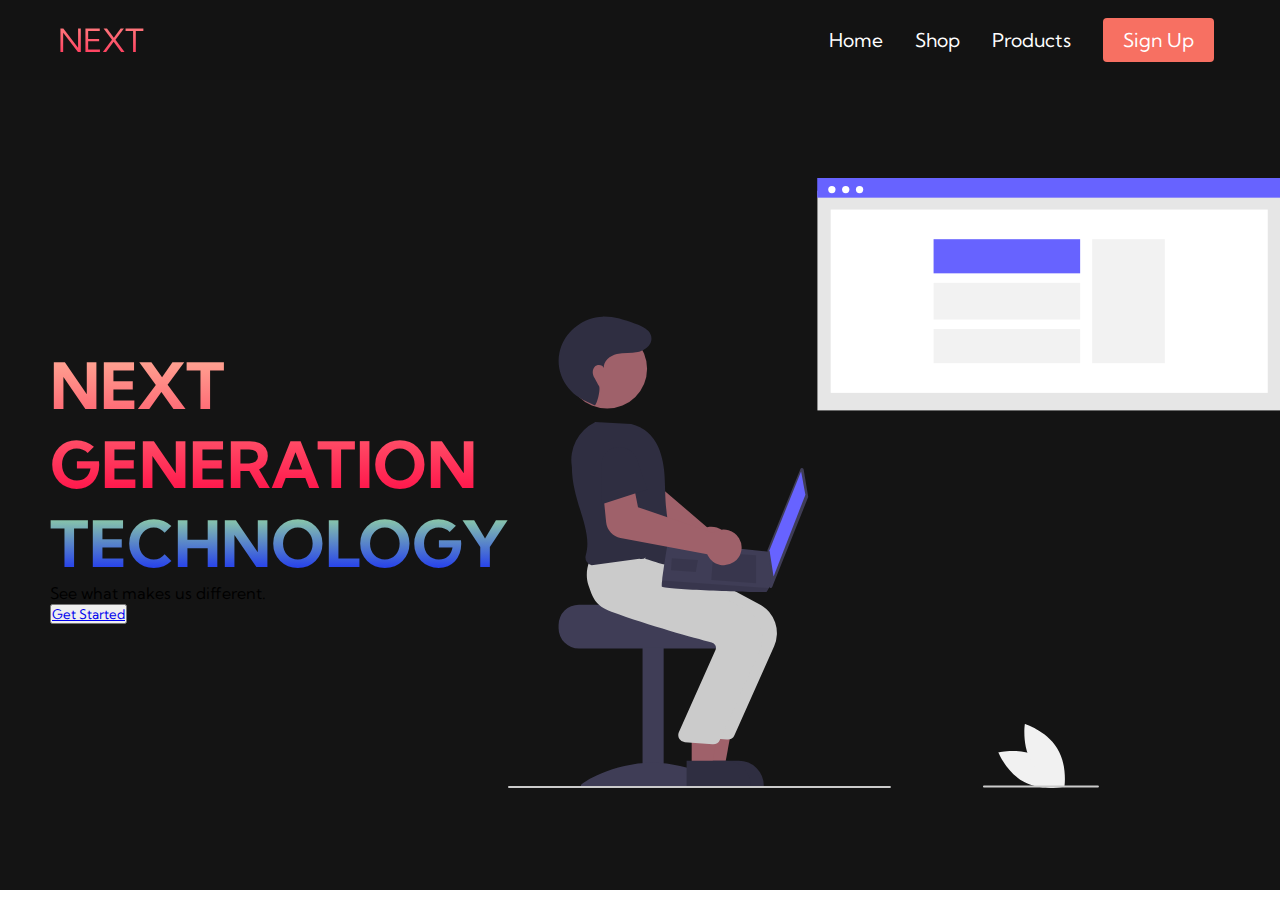
==== JS/index.html @ d3cd69b3 "adaugare proiect" ====
<!DOCTYPE html>
<html lang="en">
  <head>
    <meta charset="UTF-8" />
    <meta name="viewport" content="width=device-width, initial-scale=1.0" />
    <title>HTML CSS Website</title>
    <link rel="stylesheet" href="styles.css" />
    <link
      rel="stylesheet"
      href="https://use.fontawesome.com/releases/v5.14.0/css/all.css"
      integrity="sha384-HzLeBuhoNPvSl5KYnjx0BT+WB0QEEqLprO+NBkkk5gbc67FTaL7XIGa2w1L0Xbgc"
      crossorigin="anonymous"
    />
    <link
      href="https://fonts.googleapis.com/css2?family=Kumbh+Sans:wght@400;700&display=swap"
      rel="stylesheet"
    />
  </head>
  <body>
    <nav class="navbar">
      <div class="navbar__container">
        <a href="/" id="navbar__logo"><i class="fas fa-gem"></i>NEXT</a>
        <div class="navbar__toggle" id="mobile-menu">
          <span class="bar"></span> <span class="bar"></span>
          <span class="bar"></span>
        </div>
        <ul class="navbar__menu">
          <li class="navbar__item">
            <a href="/" class="navbar__links">Home</a>
          </li>
          <li class="navbar__item">
            <a href="/tech.html" class="navbar__links">Shop</a>
          </li>
          <li class="navbar__item">
            <a href="/" class="navbar__links">Products</a>
          </li>
          <li class="navbar__btn"><a href="/" class="button">Sign Up</a></li>
        </ul>
      </div>
    </nav>

    <div class="main">
      <div class="main__container">
        <div class="main__content"><h1>NEXT GENERATION</h1>
        <h2>TECHNOLOGY</h2>

      <p>See what makes us different.</p>
      <button class="main__btn"> <a href="/">Get Started</a>
      </button>
        </div>
        <div class="main__image--container"> <img src="images/pic1.svg" alt="pic" id="main__img"></div>
      </div>
    </div>
    <script src="app.js"></script>
  </body>
</html>
---- JS/styles.css ----
* {
    box-sizing: border-box;
    margin: 0;
    padding: 0;
    font-family: 'Kumbh Sans', sans-serif;
  }
  
  .navbar {
    background: #131313;
    height: 80px;
    display: flex;
    justify-content: center;
    align-items: center;
    font-size: 1.2rem;
    position: sticky;
    top: 0;
    z-index: 999;
  }
  
  .navbar__container {
    display: flex;
    justify-content: space-between;
    height: 80px;
    z-index: 1;
    width: 100%;
    max-width: 1300px;
    margin-right: auto;
    margin-left: auto;
    padding-right: 50px;
    padding-left: 50px;
  }
  
  #navbar__logo {
    background-color: #ff8177;
    background-image: linear-gradient(to top, #ff0844 0%, #ffb199 100%);
    background-size: 100%;
    -webkit-background-clip: text;
    -moz-background-clip: text;
    -webkit-text-fill-color: transparent;
    -moz-text-fill-color: transparent;
    display: flex;
    align-items: center;
    cursor: pointer;
    text-decoration: none;
    font-size: 2rem;
  }
  
  .fa-gem {
    margin-right: 0.5rem;
  }
  
  .navbar__menu {
    display: flex;
    align-items: center;
    list-style: none;
    text-align: center;
  }
  
  .navbar__item {
    height: 80px;
  }
  
  .navbar__links {
    color: #fff;
    display: flex;
    align-items: center;
    justify-content: center;
    text-decoration: none;
    padding: 0 1rem;
    height: 100%;
  }
  
  .navbar__btn {
    display: flex;
    justify-content: center;
    align-items: center;
    padding: 0 1rem;
    width: 100%;
  }
  
  .button {
    display: flex;
    justify-content: center;
    align-items: center;
    text-decoration: none;
    padding: 10px 20px;
    height: 100%;
    width: 100%;
    border: none;
    outline: none;
    border-radius: 4px;
    background: #f77062;
    color: #fff;
  }
  
  .button:hover {
    background: #4837ff;
    transition: all 0.3s ease;
  }
  
  .navbar__links:hover {
    color: #f77062;
    transition: all 0.3s ease;
  }
  
  @media screen and (max-width: 960px) {
    .navbar__container {
      display: flex;
      justify-content: space-between;
      height: 80px;
      z-index: 1;
      width: 100%;
      max-width: 1300px;
      padding: 0;
    }
  
    .navbar__menu {
      display: grid;
      grid-template-columns: auto;
      margin: 0;
      width: 100%;
      position: absolute;
      top: -1000px;
      opacity: 1;
      transition: all 0.5s ease;
      height: 50vh;
      z-index: -1;
      background: #131313;
    }
  
    .navbar__menu.active {
      background: #131313;
      top: 100%;
      opacity: 1;
      transition: all 0.5s ease;
      z-index: 99;
      height: 50vh;
      font-size: 1.6rem;
    }
  
    #navbar__logo {
      padding-left: 25px;
    }
  
    .navbar__toggle .bar {
      width: 25px;
      height: 3px;
      margin: 5px auto;
      transition: all 0.3s ease-in-out;
      background: #fff;
    }
  
    .navbar__item {
      width: 100%;
    }
  
    .navbar__links {
      text-align: center;
      padding: 2rem;
      width: 100%;
      display: table;
    }
  
    .navbar__btn {
      padding-bottom: 2rem;
    }
  
    .button {
      display: flex;
      justify-content: center;
      align-items: center;
      width: 80%;
      height: 80px;
      margin: 0;
    }
  
    #mobile-menu {
      position: absolute;
      top: 20%;
      right: 5%;
      transform: translate(5%, 20%);
    }
  
    .navbar__toggle .bar {
      display: block;
      cursor: pointer;
    }
  
    #mobile-menu.is-active .bar:nth-child(2) {
      opacity: 0;
    }
  
    #mobile-menu.is-active .bar:nth-child(1) {
      transform: translateY(8px) rotate(45deg);
    }
  
    #mobile-menu.is-active .bar:nth-child(3) {
      transform: translateY(-8px) rotate(-45deg);
    }
  }


  .products {
    display: flex;
    flex-wrap: wrap;
  }

  .products {
    display: flex;
    flex-wrap: wrap;
  }
  
  .product-card {
    padding: 2%;
    flex-grow: 1;
    flex-basis: 16%;
  
    display: flex; 
  }

  .product-image img {
    max-width: 100%;
  }

  .product-info {
    margin-top: auto;
  }

  @media (max-width: 920px) {
    .product-card {
      flex: 1 21%;
    }
  }

  .products .product-card:first-child, 
.products .product-card:nth-child(2) {
  flex: 2 46%;
}


@media (max-width: 600px) {
    .product-card {
      flex: 1 46%;
    }
  }

  @media (max-width: 480px) {
    .product-filter {
      flex-direction: column;
    }
  }


  @media (max-width: 480px) {
    .product-filter {
      flex-direction: column;
    }
    .sort {
      align-self: flex-start;
    }
  }


  .row {
    display: flex;
    flex-wrap: wrap;
 }
 
 .row > div[class*='col-'] {
   display: flex;
 }


 /*Meniu CSS*/

 .main{
background: #141414;}


.main__container{

  display:grid;
  grid-template-columns: 1fr 1fr;
  align-items: center;
  justify-self: center;
  margin: 0 auto;
  height: 90vh;
  background-color: #141414;
  z-index:1;
  width:100%;
  max-width:1300px;
  padding: 0 50px;
}

 .main__content h1{
font-size:4rem;
background-color: #ff8177;
background-image: linear-gradient(to top, #ff0844 0%, #ffb199 100%);
background-size: 100%;
-webkit-background-clip:text;
-moz-background-clip:text;
-webkit-text-fill-color:transparent;
-moz-text-fill-color:transparent;
 }
 
 .main__content h2{

  font-size:4rem;
  background-color: #ff8177;
  background-image: linear-gradient(to top, #0818ff 0%, #9cff99e1 100%);
  background-size: 100%;
  -webkit-background-clip:text;
  -moz-background-clip:text;
  -webkit-text-fill-color:transparent;
  -moz-text-fill-color:transparent;

 }


}

 }
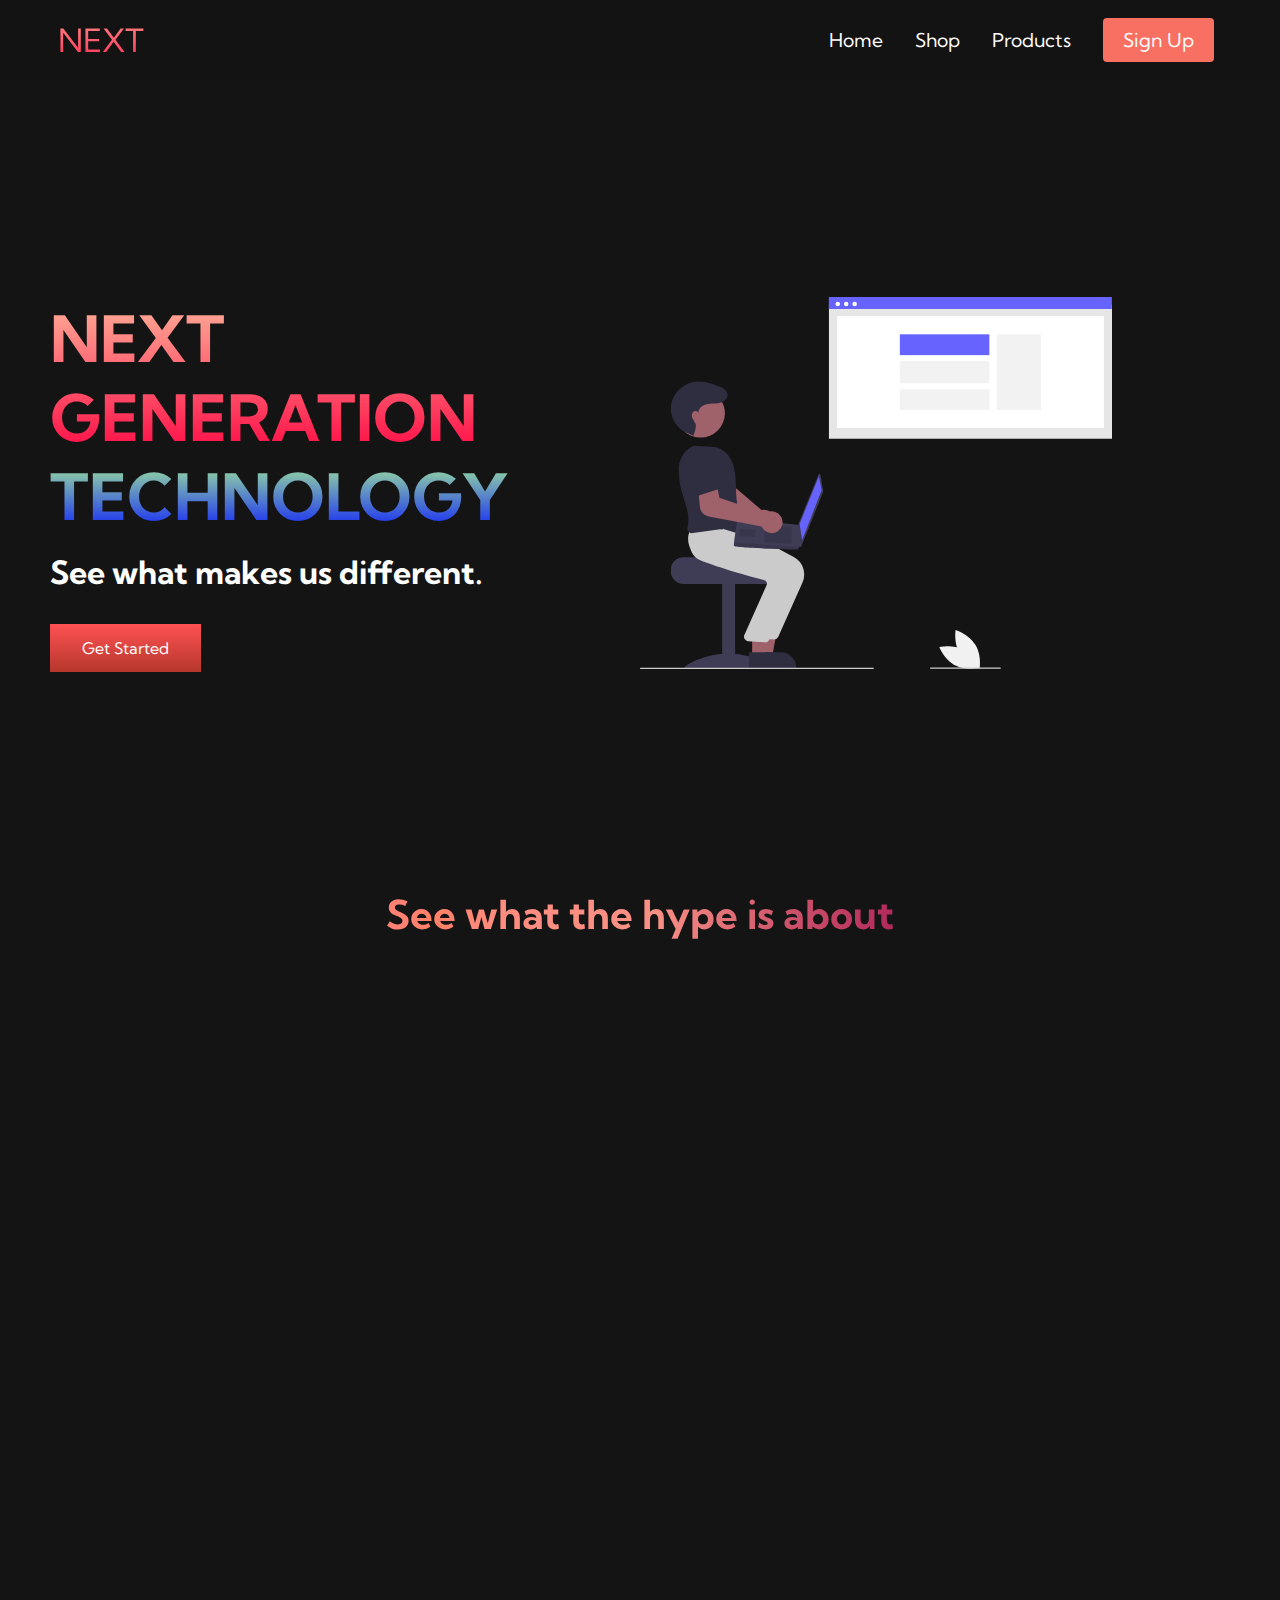
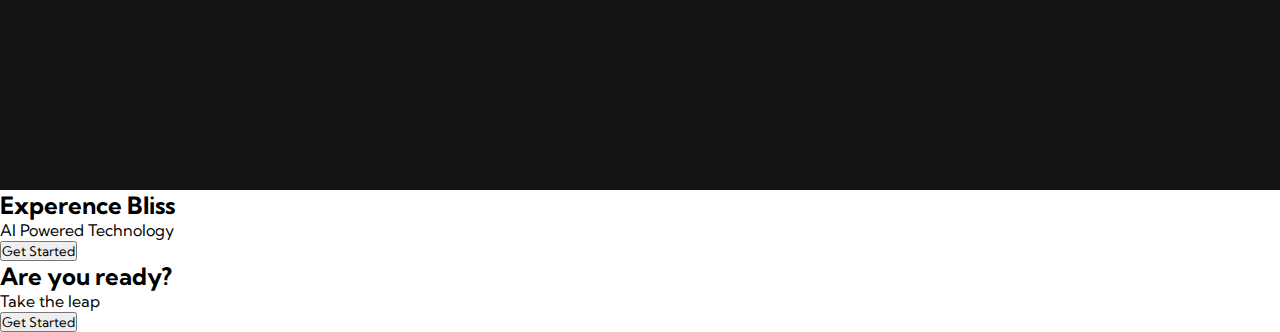
==== commit 72583085: "Adaugare Sectiune de Servicii" ====
--- a/JS/index.html
+++ b/JS/index.html
@@ -15,6 +15,11 @@
       href="https://fonts.googleapis.com/css2?family=Kumbh+Sans:wght@400;700&display=swap"
       rel="stylesheet"
     />
+
+
+    <link rel="preconnect" href="https://fonts.googleapis.com">
+<link rel="preconnect" href="https://fonts.gstatic.com" crossorigin>
+<link href="https://fonts.googleapis.com/css2?family=Kumbh+Sans&display=swap" rel="stylesheet">
   </head>
   <body>
     <nav class="navbar">
@@ -51,6 +56,28 @@
         <div class="main__image--container"> <img src="images/pic1.svg" alt="pic" id="main__img"></div>
       </div>
     </div>
-    <script src="app.js"></script>
+   
+
+    <!-- Servicii-->
+
+    <div class="services">
+      <h1> See what the hype is about</h1>
+    </div class= "services_container"> </div class= "services_card">
+  <h2>Experence Bliss</h2>
+<p>AI Powered Technology</p>
+<button> Get Started</button>
+</div>
+
+</div class= "services_card">
+<h2>Are you ready?</h2>
+<p>Take the leap </p>
+<button> Get Started</button>
+</div>
+
+
+</div>
+  </div>
+
+  <script src="app.js"></script>
   </body>
 </html>
--- a/JS/styles.css
+++ b/JS/styles.css
@@ -1,22 +1,109 @@
 * {
-    box-sizing: border-box;
-    margin: 0;
-    padding: 0;
-    font-family: 'Kumbh Sans', sans-serif;
-  }
-  
-  .navbar {
-    background: #131313;
-    height: 80px;
-    display: flex;
-    justify-content: center;
-    align-items: center;
-    font-size: 1.2rem;
-    position: sticky;
-    top: 0;
-    z-index: 999;
-  }
-  
+  box-sizing: border-box;
+  margin: 0;
+  padding: 0;
+  font-family: "Kumbh Sans", sans-serif;
+}
+
+.navbar {
+  background: #131313;
+  height: 80px;
+  display: flex;
+  justify-content: center;
+  align-items: center;
+  font-size: 1.2rem;
+  position: sticky;
+  top: 0;
+  z-index: 999;
+}
+
+.navbar__container {
+  display: flex;
+  justify-content: space-between;
+  height: 80px;
+  z-index: 1;
+  width: 100%;
+  max-width: 1300px;
+  margin-right: auto;
+  margin-left: auto;
+  padding-right: 50px;
+  padding-left: 50px;
+}
+
+#navbar__logo {
+  background-color: #ff8177;
+  background-image: linear-gradient(to top, #ff0844 0%, #ffb199 100%);
+  background-size: 100%;
+  -webkit-background-clip: text;
+  -moz-background-clip: text;
+  -webkit-text-fill-color: transparent;
+  -moz-text-fill-color: transparent;
+  display: flex;
+  align-items: center;
+  cursor: pointer;
+  text-decoration: none;
+  font-size: 2rem;
+}
+
+.fa-gem {
+  margin-right: 0.5rem;
+}
+
+.navbar__menu {
+  display: flex;
+  align-items: center;
+  list-style: none;
+  text-align: center;
+}
+
+.navbar__item {
+  height: 80px;
+}
+
+.navbar__links {
+  color: #fff;
+  display: flex;
+  align-items: center;
+  justify-content: center;
+  text-decoration: none;
+  padding: 0 1rem;
+  height: 100%;
+}
+
+.navbar__btn {
+  display: flex;
+  justify-content: center;
+  align-items: center;
+  padding: 0 1rem;
+  width: 100%;
+}
+
+.button {
+  display: flex;
+  justify-content: center;
+  align-items: center;
+  text-decoration: none;
+  padding: 10px 20px;
+  height: 100%;
+  width: 100%;
+  border: none;
+  outline: none;
+  border-radius: 4px;
+  background: #f77062;
+  color: #fff;
+}
+
+.button:hover {
+  background: #4837ff;
+  transition: all 0.3s ease;
+}
+
+.navbar__links:hover {
+  color: #f77062;
+  transition: all 0.3s ease;
+}
+
+@media screen and (max-width: 960px) {
   .navbar__container {
     display: flex;
     justify-content: space-between;
@@ -24,299 +111,358 @@
     z-index: 1;
     width: 100%;
     max-width: 1300px;
-    margin-right: auto;
-    margin-left: auto;
-    padding-right: 50px;
-    padding-left: 50px;
-  }
-  
+    padding: 0;
+  }
+
+  .navbar__menu {
+    display: grid;
+    grid-template-columns: auto;
+    margin: 0;
+    width: 100%;
+    position: absolute;
+    top: -1000px;
+    opacity: 1;
+    transition: all 0.5s ease;
+    height: 50vh;
+    z-index: -1;
+    background: #131313;
+  }
+
+  .navbar__menu.active {
+    background: #131313;
+    top: 100%;
+    opacity: 1;
+    transition: all 0.5s ease;
+    z-index: 99;
+    height: 50vh;
+    font-size: 1.6rem;
+  }
+
   #navbar__logo {
-    background-color: #ff8177;
-    background-image: linear-gradient(to top, #ff0844 0%, #ffb199 100%);
-    background-size: 100%;
-    -webkit-background-clip: text;
-    -moz-background-clip: text;
-    -webkit-text-fill-color: transparent;
-    -moz-text-fill-color: transparent;
-    display: flex;
-    align-items: center;
-    cursor: pointer;
-    text-decoration: none;
-    font-size: 2rem;
-  }
-  
-  .fa-gem {
-    margin-right: 0.5rem;
-  }
-  
-  .navbar__menu {
-    display: flex;
-    align-items: center;
-    list-style: none;
+    padding-left: 25px;
+  }
+
+  .navbar__toggle .bar {
+    width: 25px;
+    height: 3px;
+    margin: 5px auto;
+    transition: all 0.3s ease-in-out;
+    background: #fff;
+  }
+
+  .navbar__item {
+    width: 100%;
+  }
+
+  .navbar__links {
     text-align: center;
-  }
-  
-  .navbar__item {
-    height: 80px;
-  }
-  
-  .navbar__links {
-    color: #fff;
-    display: flex;
-    align-items: center;
-    justify-content: center;
-    text-decoration: none;
-    padding: 0 1rem;
-    height: 100%;
-  }
-  
+    padding: 2rem;
+    width: 100%;
+    display: table;
+  }
+
   .navbar__btn {
-    display: flex;
-    justify-content: center;
-    align-items: center;
-    padding: 0 1rem;
-    width: 100%;
-  }
-  
+    padding-bottom: 2rem;
+  }
+
   .button {
     display: flex;
     justify-content: center;
     align-items: center;
-    text-decoration: none;
-    padding: 10px 20px;
-    height: 100%;
-    width: 100%;
-    border: none;
-    outline: none;
-    border-radius: 4px;
-    background: #f77062;
-    color: #fff;
-  }
-  
-  .button:hover {
-    background: #4837ff;
-    transition: all 0.3s ease;
-  }
-  
-  .navbar__links:hover {
-    color: #f77062;
-    transition: all 0.3s ease;
-  }
-  
-  @media screen and (max-width: 960px) {
-    .navbar__container {
-      display: flex;
-      justify-content: space-between;
-      height: 80px;
-      z-index: 1;
-      width: 100%;
-      max-width: 1300px;
-      padding: 0;
-    }
-  
-    .navbar__menu {
-      display: grid;
-      grid-template-columns: auto;
-      margin: 0;
-      width: 100%;
-      position: absolute;
-      top: -1000px;
-      opacity: 1;
-      transition: all 0.5s ease;
-      height: 50vh;
-      z-index: -1;
-      background: #131313;
-    }
-  
-    .navbar__menu.active {
-      background: #131313;
-      top: 100%;
-      opacity: 1;
-      transition: all 0.5s ease;
-      z-index: 99;
-      height: 50vh;
-      font-size: 1.6rem;
-    }
-  
-    #navbar__logo {
-      padding-left: 25px;
-    }
-  
-    .navbar__toggle .bar {
-      width: 25px;
-      height: 3px;
-      margin: 5px auto;
-      transition: all 0.3s ease-in-out;
-      background: #fff;
-    }
-  
-    .navbar__item {
-      width: 100%;
-    }
-  
-    .navbar__links {
-      text-align: center;
-      padding: 2rem;
-      width: 100%;
-      display: table;
-    }
-  
-    .navbar__btn {
-      padding-bottom: 2rem;
-    }
-  
-    .button {
-      display: flex;
-      justify-content: center;
-      align-items: center;
-      width: 80%;
-      height: 80px;
-      margin: 0;
-    }
-  
-    #mobile-menu {
-      position: absolute;
-      top: 20%;
-      right: 5%;
-      transform: translate(5%, 20%);
-    }
-  
-    .navbar__toggle .bar {
-      display: block;
-      cursor: pointer;
-    }
-  
-    #mobile-menu.is-active .bar:nth-child(2) {
-      opacity: 0;
-    }
-  
-    #mobile-menu.is-active .bar:nth-child(1) {
-      transform: translateY(8px) rotate(45deg);
-    }
-  
-    #mobile-menu.is-active .bar:nth-child(3) {
-      transform: translateY(-8px) rotate(-45deg);
-    }
-  }
-
-
-  .products {
-    display: flex;
-    flex-wrap: wrap;
-  }
-
-  .products {
-    display: flex;
-    flex-wrap: wrap;
-  }
-  
+    width: 80%;
+    height: 80px;
+    margin: 0;
+  }
+
+  #mobile-menu {
+    position: absolute;
+    top: 20%;
+    right: 5%;
+    transform: translate(5%, 20%);
+  }
+
+  .navbar__toggle .bar {
+    display: block;
+    cursor: pointer;
+  }
+
+  #mobile-menu.is-active .bar:nth-child(2) {
+    opacity: 0;
+  }
+
+  #mobile-menu.is-active .bar:nth-child(1) {
+    transform: translateY(8px) rotate(45deg);
+  }
+
+  #mobile-menu.is-active .bar:nth-child(3) {
+    transform: translateY(-8px) rotate(-45deg);
+  }
+}
+
+.products {
+  display: flex;
+  flex-wrap: wrap;
+}
+
+.products {
+  display: flex;
+  flex-wrap: wrap;
+}
+
+.product-card {
+  padding: 2%;
+  flex-grow: 1;
+  flex-basis: 16%;
+
+  display: flex;
+}
+
+.product-image img {
+  max-width: 100%;
+}
+
+.product-info {
+  margin-top: auto;
+}
+
+@media (max-width: 920px) {
   .product-card {
-    padding: 2%;
-    flex-grow: 1;
-    flex-basis: 16%;
-  
-    display: flex; 
-  }
-
-  .product-image img {
-    max-width: 100%;
-  }
-
-  .product-info {
-    margin-top: auto;
-  }
-
-  @media (max-width: 920px) {
-    .product-card {
-      flex: 1 21%;
-    }
-  }
-
-  .products .product-card:first-child, 
+    flex: 1 21%;
+  }
+}
+
+.products .product-card:first-child,
 .products .product-card:nth-child(2) {
   flex: 2 46%;
 }
 
-
 @media (max-width: 600px) {
-    .product-card {
-      flex: 1 46%;
-    }
-  }
-
-  @media (max-width: 480px) {
-    .product-filter {
-      flex-direction: column;
-    }
-  }
-
-
-  @media (max-width: 480px) {
-    .product-filter {
-      flex-direction: column;
-    }
-    .sort {
-      align-self: flex-start;
-    }
-  }
-
-
-  .row {
-    display: flex;
-    flex-wrap: wrap;
- }
- 
- .row > div[class*='col-'] {
-   display: flex;
- }
-
-
- /*Meniu CSS*/
-
- .main{
-background: #141414;}
-
-
-.main__container{
-
-  display:grid;
+  .product-card {
+    flex: 1 46%;
+  }
+}
+
+@media (max-width: 480px) {
+  .product-filter {
+    flex-direction: column;
+  }
+}
+
+@media (max-width: 480px) {
+  .product-filter {
+    flex-direction: column;
+  }
+  .sort {
+    align-self: flex-start;
+  }
+}
+
+.row {
+  display: flex;
+  flex-wrap: wrap;
+}
+
+.row > div[class*="col-"] {
+  display: flex;
+}
+
+/*Meniu CSS*/
+
+.main {
+  background: #141414;
+}
+
+.main__container {
+  display: grid;
   grid-template-columns: 1fr 1fr;
   align-items: center;
   justify-self: center;
   margin: 0 auto;
   height: 90vh;
   background-color: #141414;
-  z-index:1;
-  width:100%;
-  max-width:1300px;
+  z-index: 1;
+  width: 100%;
+  max-width: 1300px;
   padding: 0 50px;
 }
 
- .main__content h1{
-font-size:4rem;
-background-color: #ff8177;
-background-image: linear-gradient(to top, #ff0844 0%, #ffb199 100%);
-background-size: 100%;
--webkit-background-clip:text;
--moz-background-clip:text;
--webkit-text-fill-color:transparent;
--moz-text-fill-color:transparent;
- }
- 
- .main__content h2{
-
-  font-size:4rem;
+.main__content h1 {
+  font-size: 4rem;
+  background-color: #ff8177;
+  background-image: linear-gradient(to top, #ff0844 0%, #ffb199 100%);
+  background-size: 100%;
+  -webkit-background-clip: text;
+  -moz-background-clip: text;
+  -webkit-text-fill-color: transparent;
+  -moz-text-fill-color: transparent;
+}
+
+.main__content h2 {
+  font-size: 4rem;
   background-color: #ff8177;
   background-image: linear-gradient(to top, #0818ff 0%, #9cff99e1 100%);
   background-size: 100%;
-  -webkit-background-clip:text;
-  -moz-background-clip:text;
-  -webkit-text-fill-color:transparent;
-  -moz-text-fill-color:transparent;
-
- }
-
-
-}
-
- }+  -webkit-background-clip: text;
+  -moz-background-clip: text;
+  -webkit-text-fill-color: transparent;
+  -moz-text-fill-color: transparent;
+}
+
+.main__content p {
+  margin-top: 1rem;
+  font-size: 2rem;
+  font-weight: 700;
+  color: #fff;
+}
+
+.main__btn {
+  font-size: 1rem;
+  background-image: linear-gradient(to top, #b6372c 0%, #fe5153 100%);
+  padding: 14px 32px;
+  border: none;
+  border-radius: 4x;
+  color: #fff;
+  margin-top: 2rem;
+  cursor: pointer;
+  position: relative;
+  transition: all 0.35s;
+  outline: none;
+}
+
+.main__btn a {
+  position: relative;
+  z-index: 2;
+  color: #fff;
+  text-decoration: none;
+}
+
+.main__btn:after {
+  position: absolute;
+  content: "";
+  top: 0;
+  left: 0;
+  width: 0;
+  height: 100%;
+  background: #4837ff;
+  transition: all 0.35s;
+  border-radius: 4px;
+}
+
+.main__btn:hover {
+  color: #fff;
+}
+
+.main__btn:hover:after {
+  width: 100%;
+}
+
+.main__img--container {
+  text-align: center;
+}
+
+#main__img {
+  height: 80%;
+  width: 80%;
+}
+
+.main__img--container {
+  text-align: center;
+}
+
+#main__img {
+  height: 80%;
+  width: 80%;
+}
+
+/* mobile responsie */
+
+@media screen and(max-width:768px) {
+  .main__container {
+    display: grid;
+    grid-template-columns: auto;
+    align-items: center;
+    justify-self: center;
+    width: 100%;
+    margin: 0 auto;
+    height: 90vh;
+  }
+
+  .main__content {
+    text-align: center;
+    margin-bottom: 4rem;
+  }
+
+  .main__content h1 {
+    font-size: 2.5rem;
+    margin-top: 2rem;
+  }
+
+  .main__content h2 {
+    font-size: 3rem;
+  }
+
+  .main__cotent p {
+    margin-top: 1rem;
+    font-size: 1.5rem;
+  }
+
+  @media screen and (max-width: 480px) {
+    .main__conent h1 {
+      font-size: 2rem;
+      margin-top: 3rem;
+    }
+
+    .main__content h2 {
+      font-size: 2rem;
+    }
+
+    .margin__content p {
+      margin-top: rem;
+      font-size: 5rem;
+    }
+
+    .main__btn {
+      padding: 12px 36px;
+      margin: 2.5rem 0;
+    }
+  }
+}
+  /* Servicii CSS */
+
+  .services{
+    background: #141414;
+    display: flex;
+    flex-direction: column;
+    align-items: center;
+    height: 100vh;
+  }
+
+  .services h1{
+    background-color: #ff8177;
+    background-image: linear-gradient(
+      to right,
+      #ff8177 0%,
+      #ff8167,
+      #ff8c7f 21%,
+      #f99185 53%,
+      #cf556c 78%,
+      #b12a5b 100%
+    );
+
+  background-size:100%;
+  margin-bottom: 5rem;
+  font-size: 2.5rem;
+  -webkit-background-clip: text;
+  -moz-background-clip: text;
+  -webkit-text-fill-color: transparent;
+  -moz-text-fill-color: transparent;
+
+  }
+
+  .services__container{
+
+    display:flex;
+    justify-content:center;
+    -wrap:wrap;
+
+  }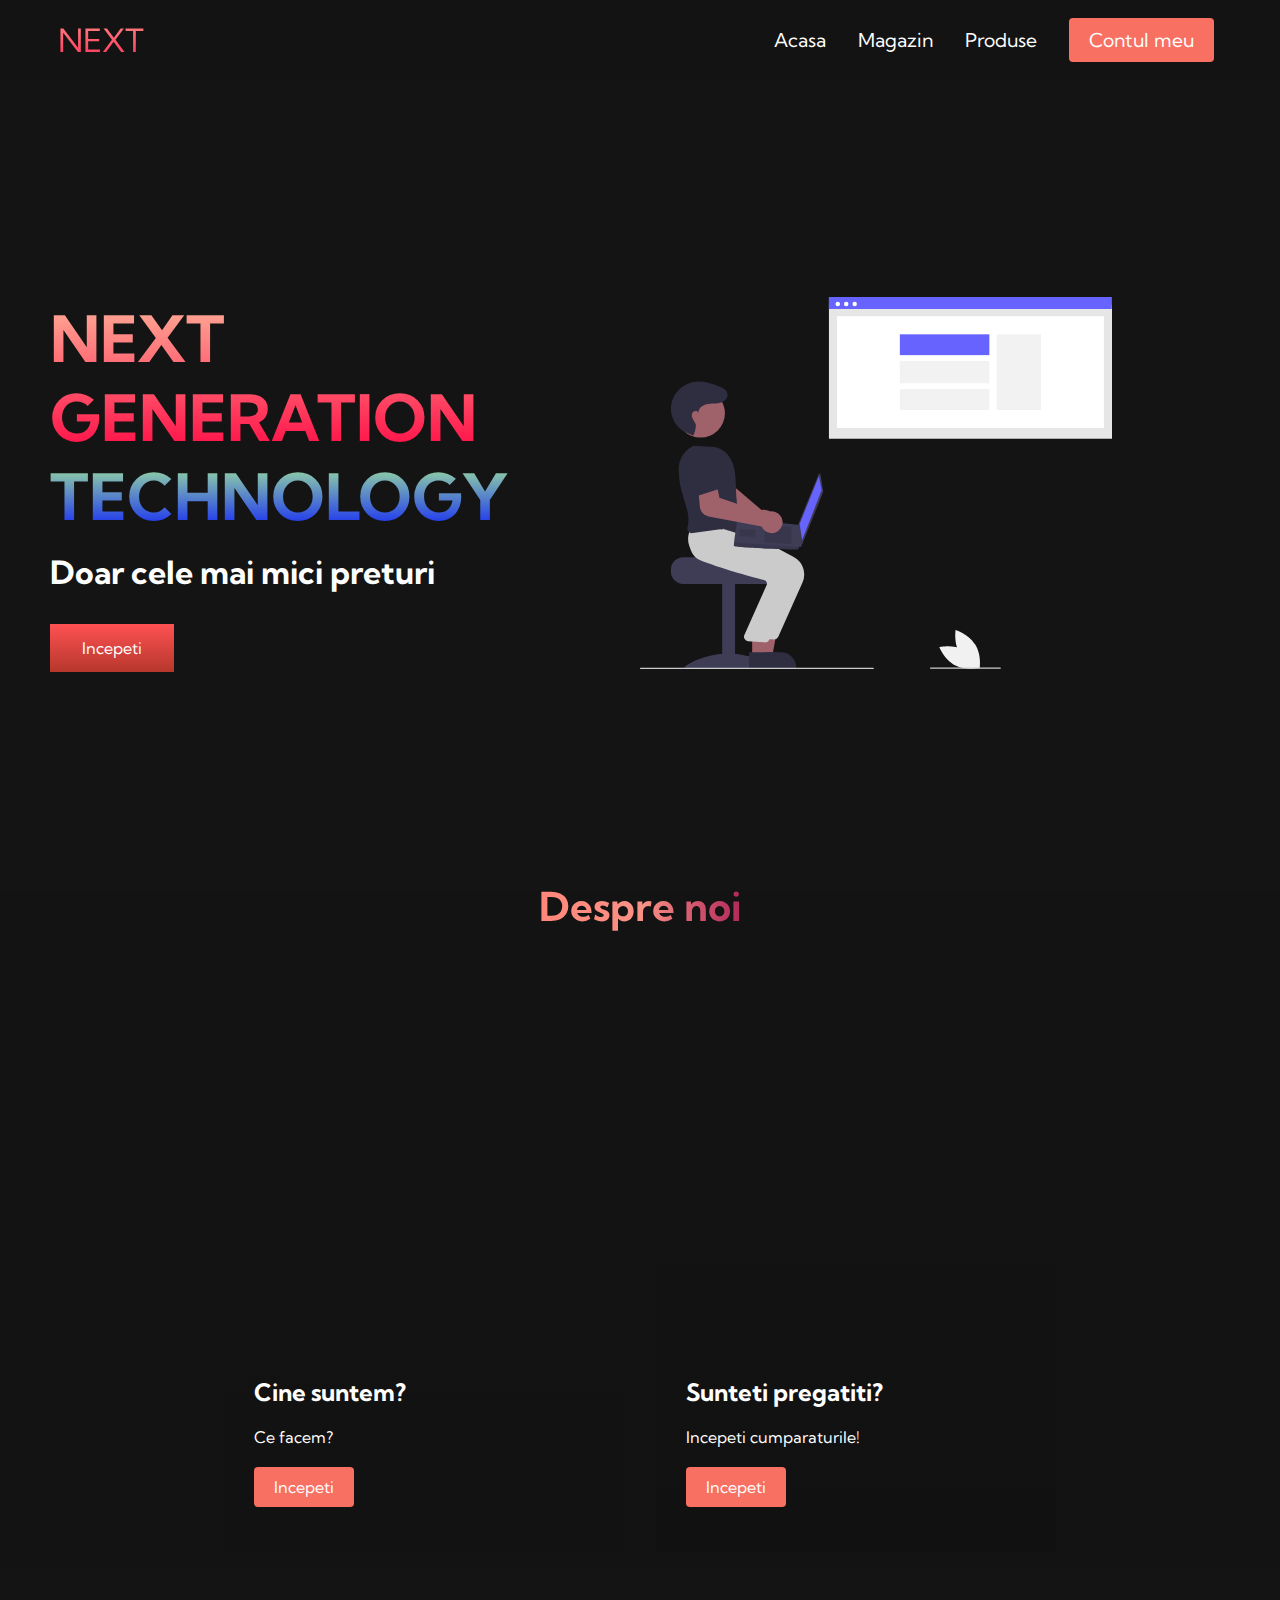
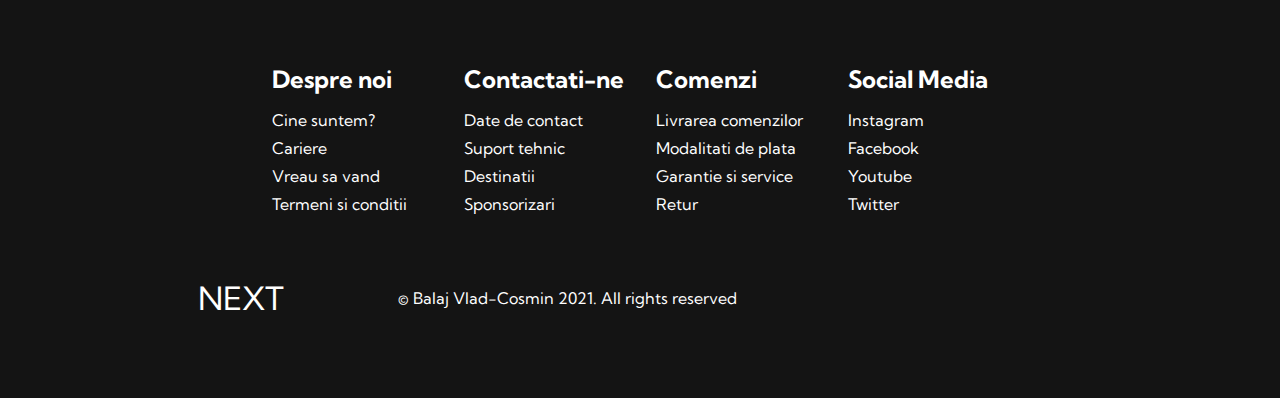
==== commit 3bf028a7: "Adaugare subsol(footer)" ====
--- a/JS/index.html
+++ b/JS/index.html
@@ -31,15 +31,15 @@
         </div>
         <ul class="navbar__menu">
           <li class="navbar__item">
-            <a href="/" class="navbar__links">Home</a>
+            <a href="/" class="navbar__links">Acasa</a>
           </li>
           <li class="navbar__item">
-            <a href="/tech.html" class="navbar__links">Shop</a>
+            <a href="/tech.html" class="navbar__links">Magazin </a>
           </li>
           <li class="navbar__item">
-            <a href="/" class="navbar__links">Products</a>
+            <a href="/" class="navbar__links">Produse</a>
           </li>
-          <li class="navbar__btn"><a href="/" class="button">Sign Up</a></li>
+          <li class="navbar__btn"><a href="/" class="button">Contul meu</a></li>
         </ul>
       </div>
     </nav>
@@ -49,8 +49,8 @@
         <div class="main__content"><h1>NEXT GENERATION</h1>
         <h2>TECHNOLOGY</h2>
 
-      <p>See what makes us different.</p>
-      <button class="main__btn"> <a href="/">Get Started</a>
+      <p>Doar cele mai mici preturi</p>
+      <button class="main__btn"> <a href="/">Incepeti</a>
       </button>
         </div>
         <div class="main__image--container"> <img src="images/pic1.svg" alt="pic" id="main__img"></div>
@@ -61,22 +61,100 @@
     <!-- Servicii-->
 
     <div class="services">
-      <h1> See what the hype is about</h1>
-    </div class= "services_container"> </div class= "services_card">
-  <h2>Experence Bliss</h2>
-<p>AI Powered Technology</p>
-<button> Get Started</button>
-</div>
+      <h1>Despre noi</h1>
+      <div class="services__container">
+        <div class="services__card">
+          <h2>Cine suntem?</h2>
+          <p>Ce facem?</p>
+          <button>Incepeti</button>
+        </div>
+        <div class="services__card">
+          <h2>Sunteti pregatiti?</h2>
+          <p>Incepeti cumparaturile!</p>
+          <button>Incepeti</button>
+        </div>
+      </div>
+      <!--Footer Section-->
 
-</div class= "services_card">
-<h2>Are you ready?</h2>
-<p>Take the leap </p>
-<button> Get Started</button>
-</div>
-
-
-</div>
-  </div>
+      <div class="footer__container">
+        <div class="footer__links">
+          <div class="footer__link--wrapper">
+            <div class="footer__link--items">
+              <h2>Despre noi</h2>
+              <a href="/sign__up">Cine suntem?</a> 
+              <a href="/">Cariere</a> <a href="/">Vreau sa vand</a>
+              <a href="/">Termeni si conditii</a>
+            </div>
+            <div class="footer__link--items">
+              <h2>Contactati-ne</h2>
+              <a href="/">Date de contact</a> <a href="/">Suport tehnic</a>
+              <a href="/">Destinatii</a> <a href="/">Sponsorizari</a>
+            </div>
+          </div>
+          <div class="footer__link--wrapper">
+            <div class="footer__link--items">
+              <h2>Comenzi</h2>
+              <a href="/">Livrarea comenzilor</a> <a href="/">Modalitati de plata</a>
+              <a href="/">Garantie si service</a> <a href="/">Retur</a>
+            </div>
+            <div class="footer__link--items">
+              <h2>Social Media</h2>
+              <a href="/">Instagram</a> <a href="/">Facebook</a>
+              <a href="/">Youtube</a> <a href="/">Twitter</a>
+            </div>
+          </div>
+        </div>
+        <section class="social__media">
+          <div class="social__media--wrap">
+            <div class="footer__logo">
+              <a href="/" id="footer__logo"><i class="fas fa-gem"></i>NEXT</a>
+            </div>
+            <p class="website__rights">© Balaj Vlad-Cosmin 2021. All rights reserved</p>
+            <div class="social__icons">
+              <a
+                class="social__icon--link"
+                href="/"
+                target="_blank"
+                aria-label="Facebook"
+              >
+                <i class="fab fa-facebook"></i>
+              </a>
+              <a
+                class="social__icon--link"
+                href="/"
+                target="_blank"
+                aria-label="Instagram"
+              >
+                <i class="fab fa-instagram"></i>
+              </a>
+              <a
+                class="social__icon--link"
+                href="//www.youtube.com/channel/UCsKsymTY_4BYR-wytLjex7A?view_as=subscriber"
+                target="_blank"
+                aria-label="Youtube"
+              >
+                <i class="fab fa-youtube"></i>
+              </a>
+              <a
+                class="social__icon--link"
+                href="/"
+                target="_blank"
+                aria-label="Twitter"
+              >
+                <i class="fab fa-twitter"></i>
+              </a>
+              <a
+                class="social__icon--link"
+                href="/"
+                target="_blank"
+                aria-label="LinkedIn"
+              >
+                <i class="fab fa-linkedin"></i>
+              </a>
+            </div>
+          </div>
+        </section>
+      </div>
 
   <script src="app.js"></script>
   </body>
--- a/JS/styles.css
+++ b/JS/styles.css
@@ -287,6 +287,7 @@
 }
 
 .main__content h1 {
+  
   font-size: 4rem;
   background-color: #ff8177;
   background-image: linear-gradient(to top, #ff0844 0%, #ffb199 100%);
@@ -429,40 +430,262 @@
 }
   /* Servicii CSS */
 
-  .services{
-    background: #141414;
+  .services {
+    background: #131313;
     display: flex;
     flex-direction: column;
+    justify-content: center;
     align-items: center;
     height: 100vh;
   }
 
-  .services h1{
+  .services h1 {
+    position: relative;
+  margin-top: 200px;
     background-color: #ff8177;
     background-image: linear-gradient(
       to right,
       #ff8177 0%,
-      #ff8167,
+      #ff867a 0%,
       #ff8c7f 21%,
-      #f99185 53%,
+      #f99185 52%,
       #cf556c 78%,
       #b12a5b 100%
     );
-
-  background-size:100%;
-  margin-bottom: 5rem;
-  font-size: 2.5rem;
-  -webkit-background-clip: text;
-  -moz-background-clip: text;
-  -webkit-text-fill-color: transparent;
-  -moz-text-fill-color: transparent;
-
-  }
-
-  .services__container{
-
-    display:flex;
-    justify-content:center;
-    -wrap:wrap;
-
-  }+    background-size: 100%;
+    -webkit-background-clip: text;
+    -moz-background-clip: text;
+    -webkit-text-fill-color: transparent;
+    -moz-text-fill-color: transparent;
+    margin-bottom: 5rem;
+    font-size: 2.5rem;
+  }
+  
+  .services__container {
+    display: flex;
+    justify-content: center;
+    flex-wrap: wrap;
+    color: rgb(14, 12, 12);
+  }
+  
+  .services__card {
+    margin: 1rem;
+    height: 525px;
+    width: 400px;
+    border-radius: 4px;
+    background-image: linear-gradient(
+        to bottom,
+        rgba(0, 0, 0, 0) 0%,
+        rgba(17, 17, 17, 0.6) 100%
+      ),
+      url('/images/shopping_bag.jpg');
+    background-size: cover;
+    position: relative;
+    color: #fff;
+  }
+  
+  .services__card:before {
+    opacity: 0.2;
+  }
+  
+  .services__card:nth-child(2) {
+    background-image: linear-gradient(
+        to bottom,
+        rgba(0, 0, 0, 0) 0%,
+        rgba(17, 17, 17, 0.9) 100%
+      ),
+      url('/images/shopping_bag2.jpg');
+  }
+  
+  .services__card h2 {
+    position: absolute;
+    top: 350px;
+    left: 30px;
+  }
+  
+  .services__card p {
+    position: absolute;
+    top: 400px;
+    left: 30px;
+  }
+  
+  .services__card button {
+    color: #fff;
+    padding: 10px 20px;
+    border: none;
+    outline: none;
+    border-radius: 4px;
+    background: #f77062;
+    position: absolute;
+    top: 440px;
+    left: 30px;
+    font-size: 1rem;
+  }
+  
+  .services__card button:hover {
+    cursor: pointer;
+  }
+  
+  .services__card:hover {
+    transform: scale(1.075);
+    transition: 0.2s ease-in;
+    cursor: pointer;
+  } 
+
+  @media screen and (max-width:960px )
+  {
+
+  .services{
+    height: 1600px;
+
+  }
+  .services h1{
+    font-size:2rem;
+    margin-top: 12rem;
+  }
+
+  }
+
+  @media screen  and(max-width:480px){
+    .services{height:1400px; }
+    .services h1{font-size:1.2rem;}
+    .services__card{width:300px;}
+
+    }
+   
+    /* footer CSS*/
+
+    .footer__container {
+      background-color: #141414;
+      padding: 5rem 0;
+      display: flex;
+      flex-direction: column;
+      justify-content: center;
+      align-items: center;
+      width:100%;
+    }
+    
+    #footer__logo {
+      color: #fff;
+      display: flex;
+      align-items: center;
+      cursor: pointer;
+      text-decoration: none;
+      font-size: 2rem;
+    }
+    
+    .footer__links {
+      width: 100%;
+      max-width: 1000px;
+      display: flex;
+      justify-content: center;
+    }
+    
+    .footer__link--wrapper {
+      display: flex;
+    }
+    
+    .footer__link--items {
+      display: flex;
+      flex-direction: column;
+      align-items: flex-start;
+      margin: 16px;
+      text-align: left;
+      width: 160px;
+      box-sizing: border-box;
+    }
+    
+    .footer__link--items h2 {
+      margin-bottom: 16px;
+    }
+    
+    .footer__link--items > h2 {
+      color: #fff;
+    }
+    
+    .footer__link--items a {
+      color: #fff;
+      text-decoration: none;
+      margin-bottom: 0.5rem;
+    }
+    
+    .footer__link--items a:hover {
+      color: #e9e9e9;
+      transition: 0.3s ease-out;
+    }
+    
+    /* Social Icons */
+    .social__icon--link {
+      color: #fff;
+      font-size: 24px;
+    }
+    
+    .social__media {
+      max-width: 1000px;
+      width: 100%;
+    }
+    
+    .social__media--wrap {
+      display: flex;
+      justify-content: space-between;
+      align-items: center;
+      width: 90%;
+      max-width: 1000px;
+      margin: 40px auto 0 auto;
+    }
+    
+    .social__icons {
+      display: flex;
+      justify-content: space-between;
+      align-items: center;
+      width: 240px;
+    }
+    
+    .social__logo {
+      color: #fff;
+      justify-self: start;
+      margin-left: 20px;
+      cursor: pointer;
+      text-decoration: none;
+      font-size: 2rem;
+      display: flex;
+      align-items: center;
+      margin-bottom: 16px;
+    }
+    
+    .website__rights {
+      color: #fff;
+    }
+    
+    @media screen and (max-width: 820px) {
+      .footer__links {
+        padding-top: 2rem;
+      }
+    
+      #footer__logo {
+        margin-bottom: 2rem;
+      }
+    
+      .website__rights {
+        margin-bottom: 2rem;
+      }
+    
+      .footer__link--wrapper {
+        flex-direction: column;
+      }
+    
+      .social__media--wrap {
+        flex-direction: column;
+      }
+    }
+    
+    @media screen and (max-width: 480px) {
+      .footer__link--items {
+        margin: 0;
+        padding: 10px;
+        width: 100%;
+      }
+
+    }
+
+
